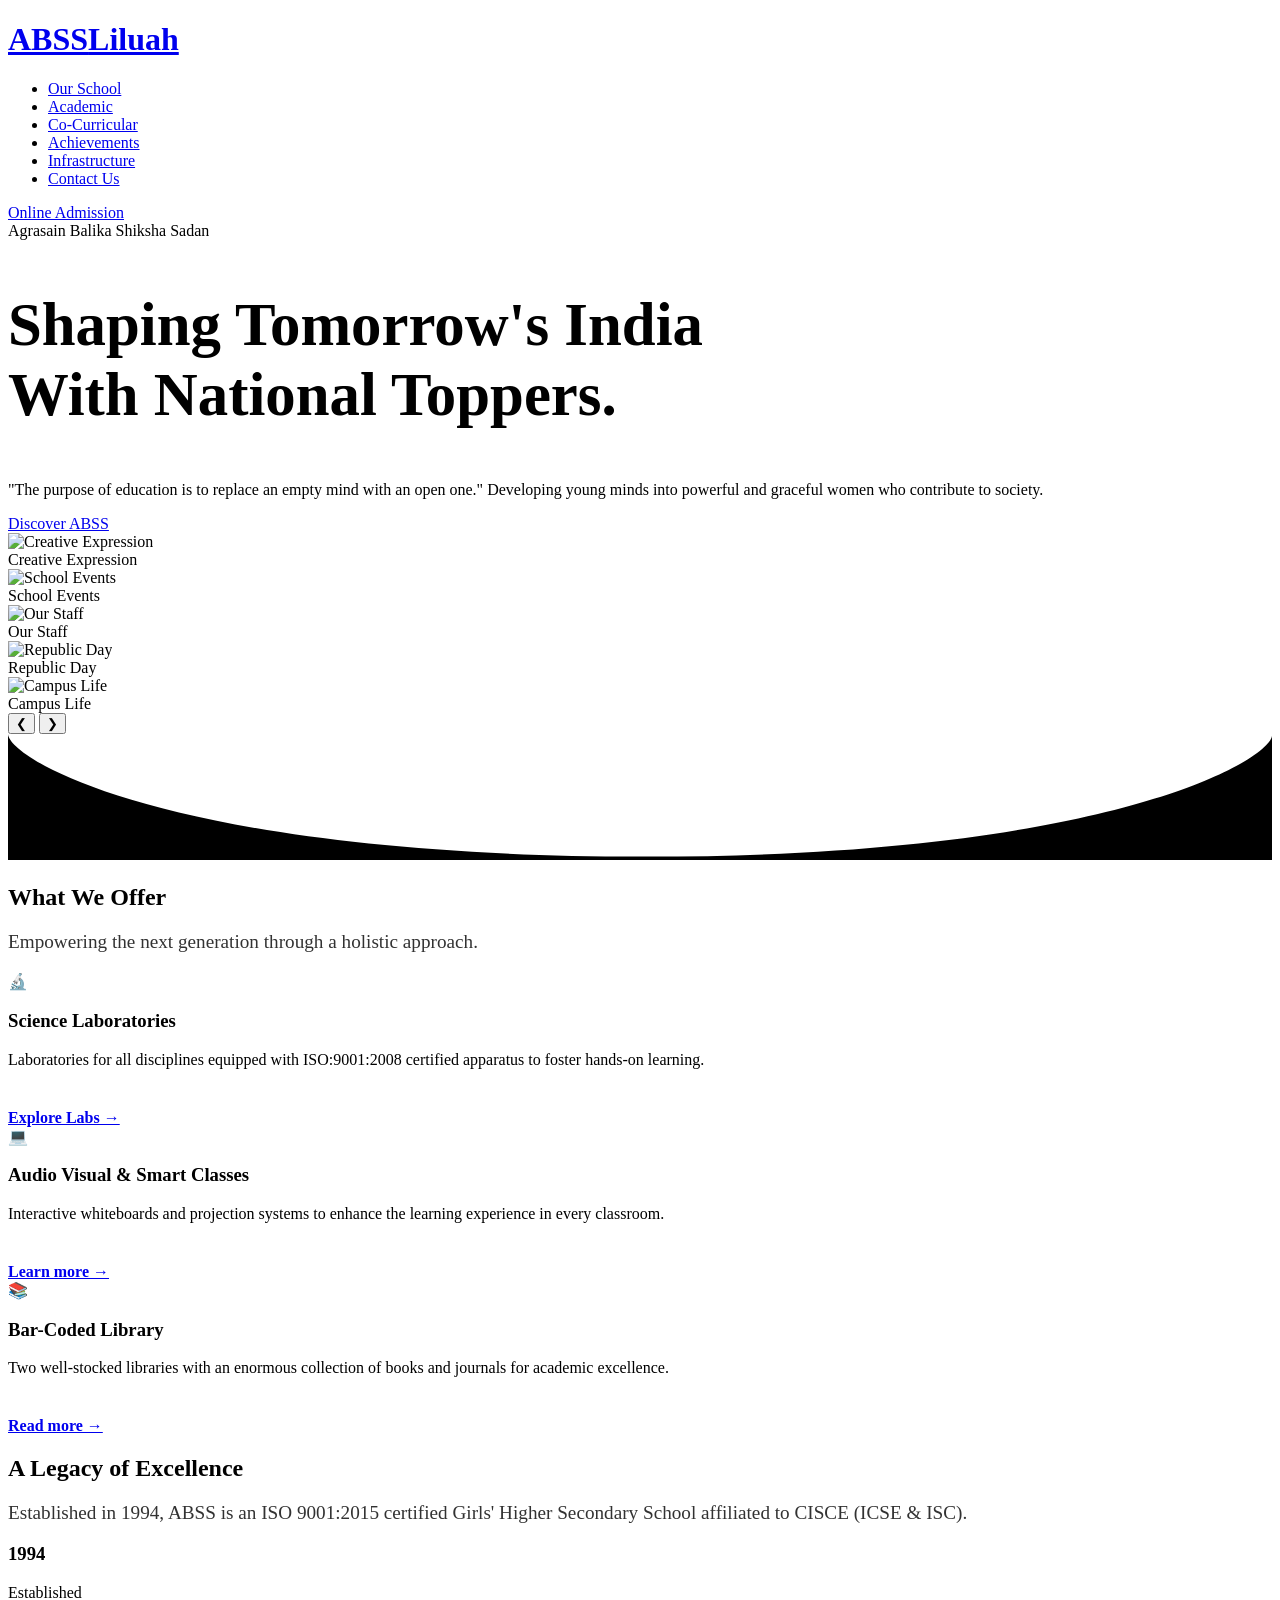
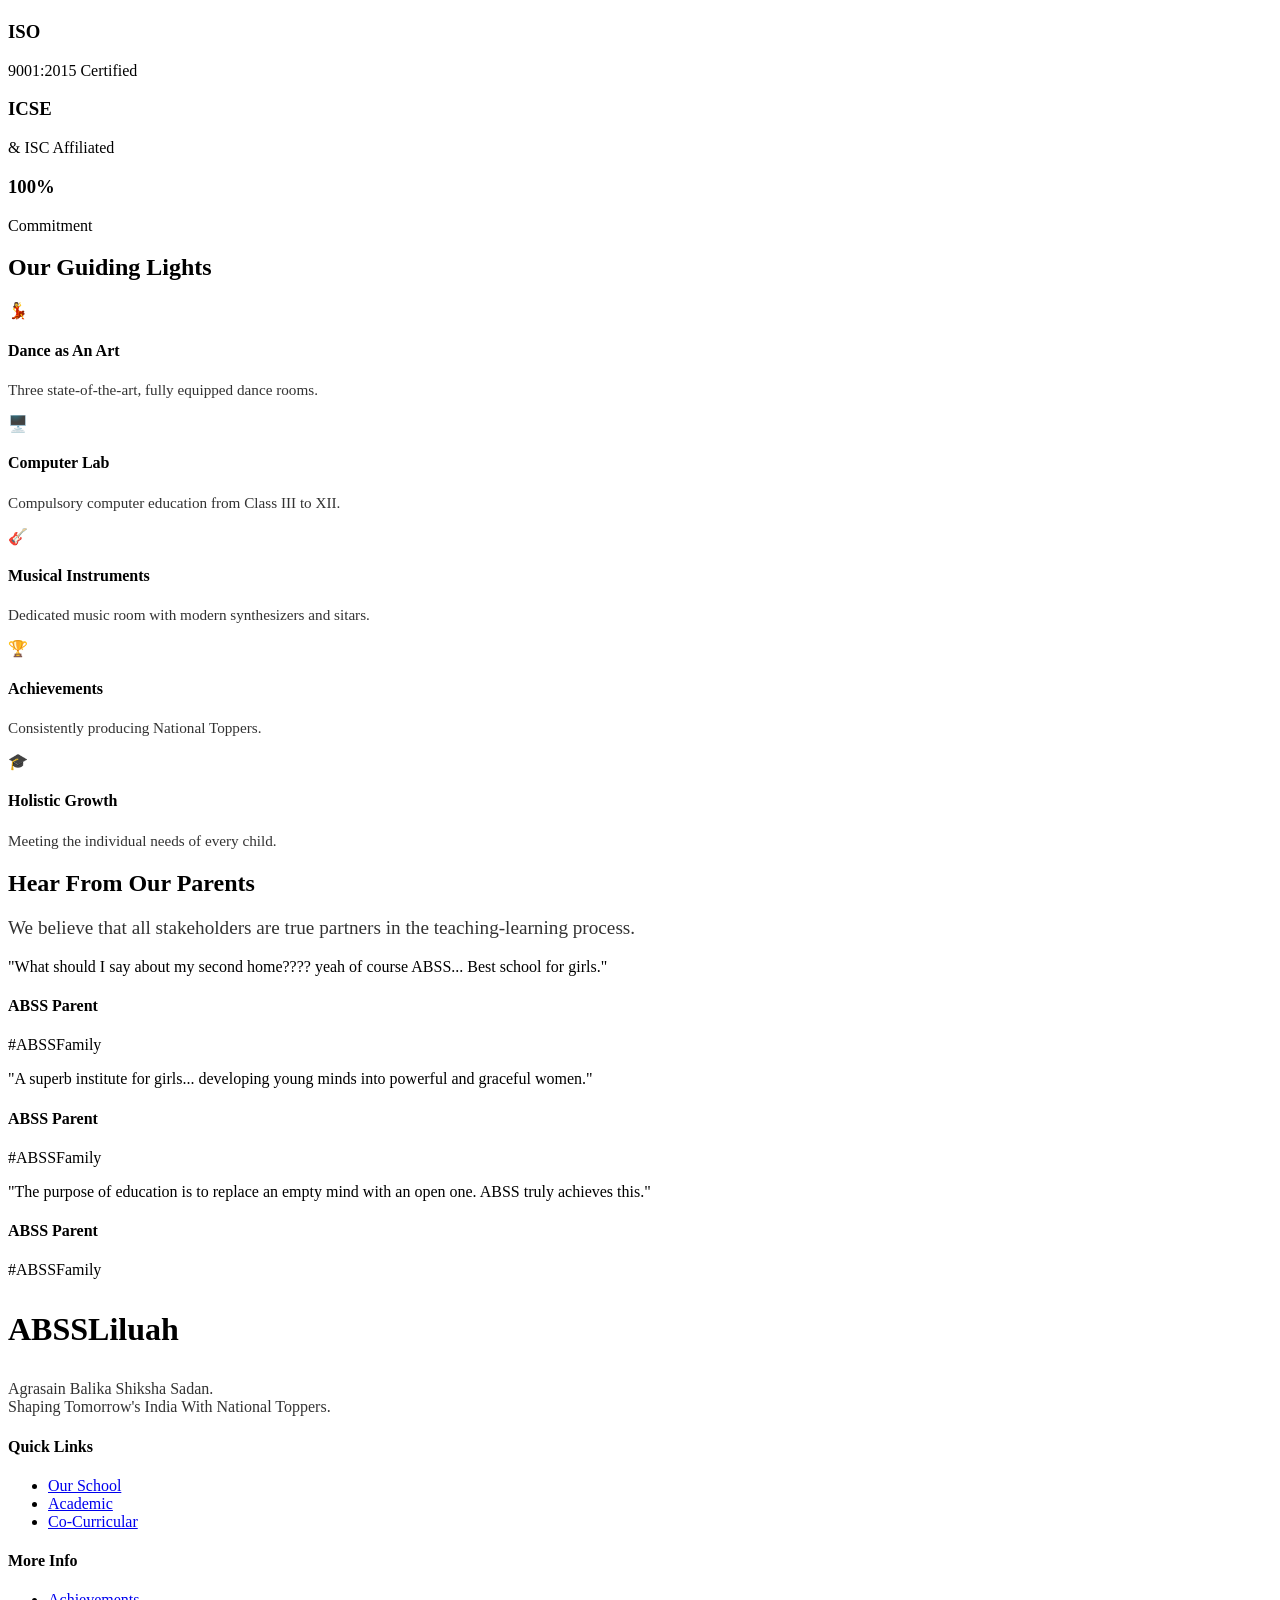
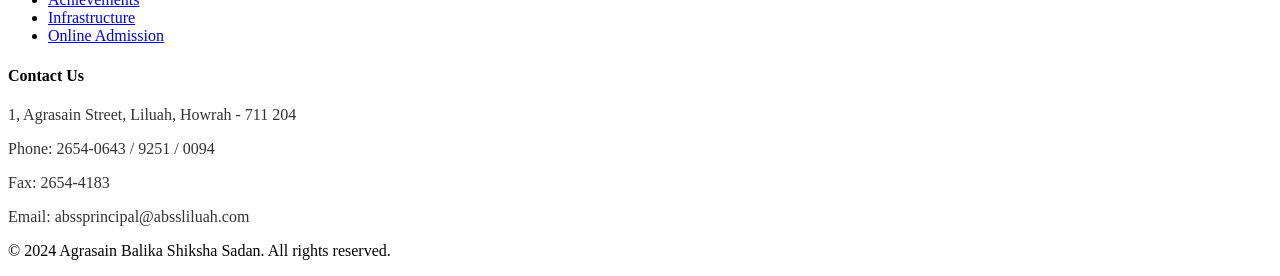
==== index.html @ bc4e739d "Add files via upload" ====
<!DOCTYPE html>
<html lang="en">
<head>
    <meta charset="UTF-8">
    <meta name="viewport" content="width=device-width, initial-scale=1.0">
    <title>Agrasain Balika Shiksha Sadan - ABSS</title>
    <meta name="description" content="Agrasain Balika Shiksha Sadan (ABSS) is a modern, multipurpose Girls' Higher Secondary School affiliated to CISCE, dedicated to holistic development and academic excellence.">
    <link rel="stylesheet" href="css/style.css">
    <script src="js/script.js" defer></script>
</head>
<body>

    <!-- Header -->
    <header id="header">
        <div class="logo">
            <a href="index.html">
                <h1>ABSS<span>Liluah</span></h1>
            </a>
        </div>
        <nav>
            <ul>
                <li><a href="about.html">Our School</a></li>
                <li><a href="academics.html">Academic</a></li>
                <li><a href="co-curricular.html">Co-Curricular</a></li>
                <li><a href="achievements.html">Achievements</a></li>
                <li><a href="infrastructure.html">Infrastructure</a></li>
                <li><a href="contact.html">Contact Us</a></li>
            </ul>
        </nav>
        <div class="header-action">
            <a href="admission.html" class="btn btn-primary">Online Admission</a>
        </div>
    </header>

    <!-- Hero Section -->
    <section class="hero">
        <div class="hero-bg-shape"></div>
        <div class="hero-container">
            <div class="hero-content">
                <span class="badge">Agrasain Balika Shiksha Sadan</span>
                <h2 style="font-size: 3.8rem;">Shaping Tomorrow's India <br><span>With National Toppers.</span></h2>
                <p>"The purpose of education is to replace an empty mind with an open one." Developing young minds into powerful and graceful women who contribute to society.</p>
                <a href="about.html" class="btn btn-primary">Discover ABSS</a>
            </div>
            
            <!-- Hero Slider -->
            <div class="hero-slider">
                <div class="slider-wrapper">
                    <div class="slide active">
                        <img src="images/media__1781443532027.jpg" alt="Creative Expression">
                        <div class="slide-caption">Creative Expression</div>
                    </div>
                    <div class="slide">
                        <img src="images/media__1781443554826.jpg" alt="School Events">
                        <div class="slide-caption">School Events</div>
                    </div>
                    <div class="slide">
                        <img src="images/media__1781443554831.jpg" alt="Our Staff">
                        <div class="slide-caption">Our Staff</div>
                    </div>
                    <div class="slide">
                        <img src="images/media__1781443554862.jpg" alt="Republic Day">
                        <div class="slide-caption">Republic Day</div>
                    </div>
                    <div class="slide">
                        <img src="images/media__1781443554926.jpg" alt="Campus Life">
                        <div class="slide-caption">Campus Life</div>
                    </div>
                </div>
                <div class="slider-nav">
                    <button class="slider-btn prev" aria-label="Previous Slide">&#10094;</button>
                    <button class="slider-btn next" aria-label="Next Slide">&#10095;</button>
                </div>
                <div class="slider-dots">
                    <span class="dot active" data-slide="0"></span>
                    <span class="dot" data-slide="1"></span>
                    <span class="dot" data-slide="2"></span>
                    <span class="dot" data-slide="3"></span>
                    <span class="dot" data-slide="4"></span>
                </div>
            </div>
        </div>
        <!-- Shape Divider Bottom -->
        <div class="shape-divider">
            <svg xmlns="http://www.w3.org/2000/svg" viewBox="0 0 1000 100" preserveAspectRatio="none">
                <path class="shape-fill" d="M500,97C126.7,96.3,0.8,19.8,0,0v100l1000,0V1C1000,19.4,873.3,97.8,500,97z"/>
            </svg>
        </div>
    </section>

    <!-- Features Section -->
    <section class="section">
        <div class="section-header">
            <h2 class="section-title">What We <span>Offer</span></h2>
            <p style="font-size: 1.2rem; opacity: 0.8;">Empowering the next generation through a holistic approach.</p>
        </div>
        <div class="grid-3">
            <div class="card">
                <div class="card-content">
                    <div class="card-icon">🔬</div>
                    <h3>Science Laboratories</h3>
                    <p>Laboratories for all disciplines equipped with ISO:9001:2008 certified apparatus to foster hands-on learning.</p>
                    <a href="infrastructure.html" style="margin-top: 1.5rem; display: inline-block; font-weight: 600;">Explore Labs &rarr;</a>
                </div>
            </div>
            <div class="card">
                <div class="card-content">
                    <div class="card-icon">💻</div>
                    <h3>Audio Visual & Smart Classes</h3>
                    <p>Interactive whiteboards and projection systems to enhance the learning experience in every classroom.</p>
                    <a href="academics.html" style="margin-top: 1.5rem; display: inline-block; font-weight: 600;">Learn more &rarr;</a>
                </div>
            </div>
            <div class="card">
                <div class="card-content">
                    <div class="card-icon">📚</div>
                    <h3>Bar-Coded Library</h3>
                    <p>Two well-stocked libraries with an enormous collection of books and journals for academic excellence.</p>
                    <a href="infrastructure.html" style="margin-top: 1.5rem; display: inline-block; font-weight: 600;">Read more &rarr;</a>
                </div>
            </div>
        </div>
    </section>

    <!-- About / Stats Section -->
    <section class="section alternate">
        <div class="section-header">
            <h2 class="section-title">A Legacy of <span>Excellence</span></h2>
            <p style="font-size: 1.2rem; opacity: 0.8;">Established in 1994, ABSS is an ISO 9001:2015 certified Girls' Higher Secondary School affiliated to CISCE (ICSE & ISC).</p>
        </div>

        <div class="stats">
            <div class="stat-item">
                <h3>1994</h3>
                <p>Established</p>
            </div>
            <div class="stat-item">
                <h3>ISO</h3>
                <p>9001:2015 Certified</p>
            </div>
            <div class="stat-item">
                <h3>ICSE</h3>
                <p>& ISC Affiliated</p>
            </div>
            <div class="stat-item">
                <h3>100%</h3>
                <p>Commitment</p>
            </div>
        </div>
    </section>

    <!-- Pillars Section -->
    <section class="section">
        <div class="section-header">
            <h2 class="section-title">Our Guiding <span>Lights</span></h2>
        </div>
        <div class="pillars">
            <div class="pillar-item">
                <div class="pillar-icon">💃</div>
                <h4>Dance as An Art</h4>
                <p style="font-size: 0.95rem; opacity: 0.8;">Three state-of-the-art, fully equipped dance rooms.</p>
            </div>
            <div class="pillar-item">
                <div class="pillar-icon">🖥️</div>
                <h4>Computer Lab</h4>
                <p style="font-size: 0.95rem; opacity: 0.8;">Compulsory computer education from Class III to XII.</p>
            </div>
            <div class="pillar-item">
                <div class="pillar-icon">🎸</div>
                <h4>Musical Instruments</h4>
                <p style="font-size: 0.95rem; opacity: 0.8;">Dedicated music room with modern synthesizers and sitars.</p>
            </div>
            <div class="pillar-item">
                <div class="pillar-icon">🏆</div>
                <h4>Achievements</h4>
                <p style="font-size: 0.95rem; opacity: 0.8;">Consistently producing National Toppers.</p>
            </div>
            <div class="pillar-item">
                <div class="pillar-icon">🎓</div>
                <h4>Holistic Growth</h4>
                <p style="font-size: 0.95rem; opacity: 0.8;">Meeting the individual needs of every child.</p>
            </div>
        </div>
    </section>

    <!-- Testimonials Section -->
    <section class="section alternate">
        <div class="section-header">
            <h2 class="section-title">Hear From Our <span>Parents</span></h2>
            <p style="font-size: 1.2rem; opacity: 0.8;">We believe that all stakeholders are true partners in the teaching-learning process.</p>
        </div>
        <div class="testimonials">
            <div class="testimonial-card">
                <p class="testimonial-text">"What should I say about my second home???? yeah of course ABSS... Best school for girls."</p>
                <div class="testimonial-author">
                    <h4>ABSS Parent</h4>
                    <span>#ABSSFamily</span>
                </div>
            </div>
            <div class="testimonial-card">
                <p class="testimonial-text">"A superb institute for girls... developing young minds into powerful and graceful women."</p>
                <div class="testimonial-author">
                    <h4>ABSS Parent</h4>
                    <span>#ABSSFamily</span>
                </div>
            </div>
            <div class="testimonial-card">
                <p class="testimonial-text">"The purpose of education is to replace an empty mind with an open one. ABSS truly achieves this."</p>
                <div class="testimonial-author">
                    <h4>ABSS Parent</h4>
                    <span>#ABSSFamily</span>
                </div>
            </div>
        </div>
    </section>

    <!-- Footer -->
    <footer>
        <div class="footer-grid">
            <div class="footer-col">
                <h3 style="font-size: 2rem;">ABSS<span style="color: var(--color-orange-accent);">Liluah</span></h3>
                <p style="opacity: 0.8; margin-top: 1rem;">Agrasain Balika Shiksha Sadan.<br>Shaping Tomorrow's India With National Toppers.</p>
            </div>
            <div class="footer-col">
                <h4>Quick Links</h4>
                <ul>
                    <li><a href="about.html">Our School</a></li>
                    <li><a href="academics.html">Academic</a></li>
                    <li><a href="co-curricular.html">Co-Curricular</a></li>
                </ul>
            </div>
            <div class="footer-col">
                <h4>More Info</h4>
                <ul>
                    <li><a href="achievements.html">Achievements</a></li>
                    <li><a href="infrastructure.html">Infrastructure</a></li>
                    <li><a href="admission.html">Online Admission</a></li>
                </ul>
            </div>
            <div class="footer-col">
                <h4>Contact Us</h4>
                <p style="opacity: 0.8; margin-bottom: 0.5rem;">1, Agrasain Street, Liluah, Howrah - 711 204</p>
                <p style="opacity: 0.8; margin-bottom: 0.5rem;">Phone: 2654-0643 / 9251 / 0094</p>
                <p style="opacity: 0.8; margin-bottom: 0.5rem;">Fax: 2654-4183</p>
                <p style="opacity: 0.8;">Email: abssprincipal@abssliluah.com</p>
            </div>
        </div>
        <div class="footer-bottom">
            <p>&copy; 2024 Agrasain Balika Shiksha Sadan. All rights reserved.</p>
        </div>
    </footer>

</body>
</html>
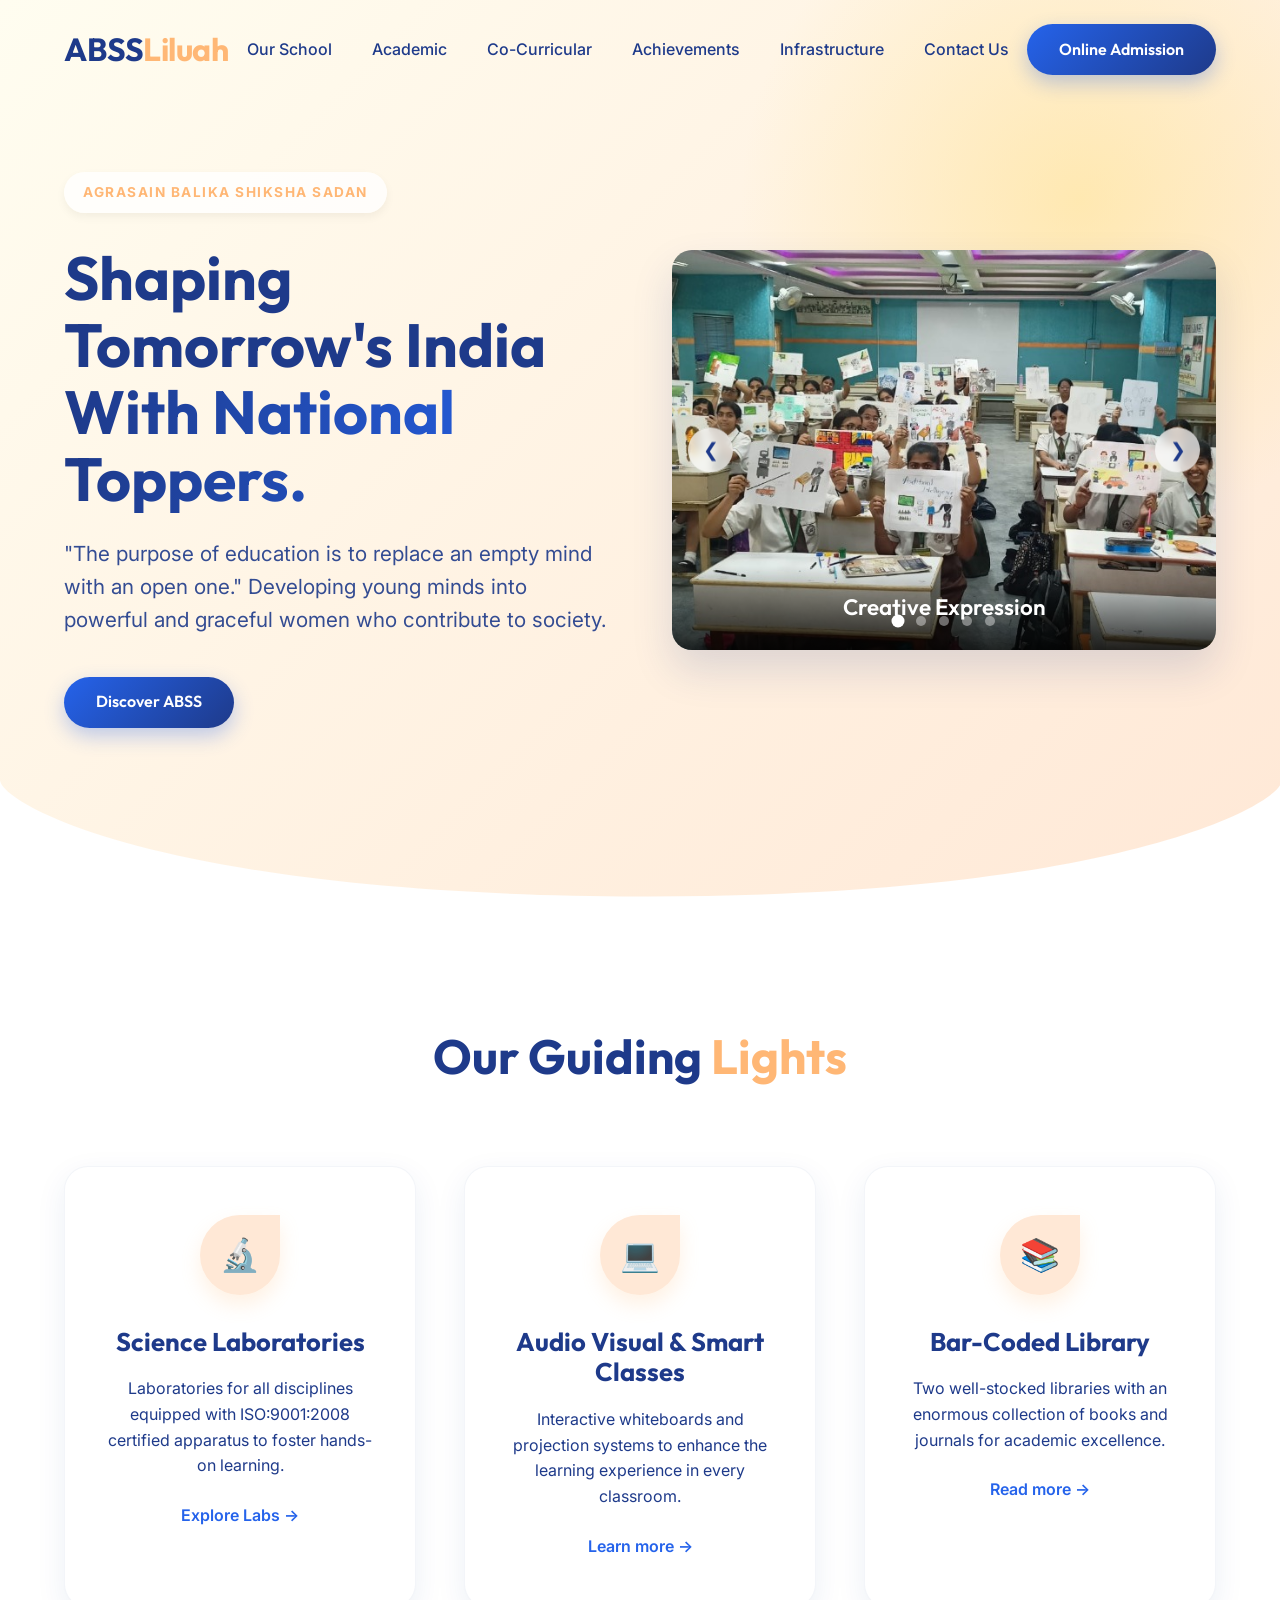
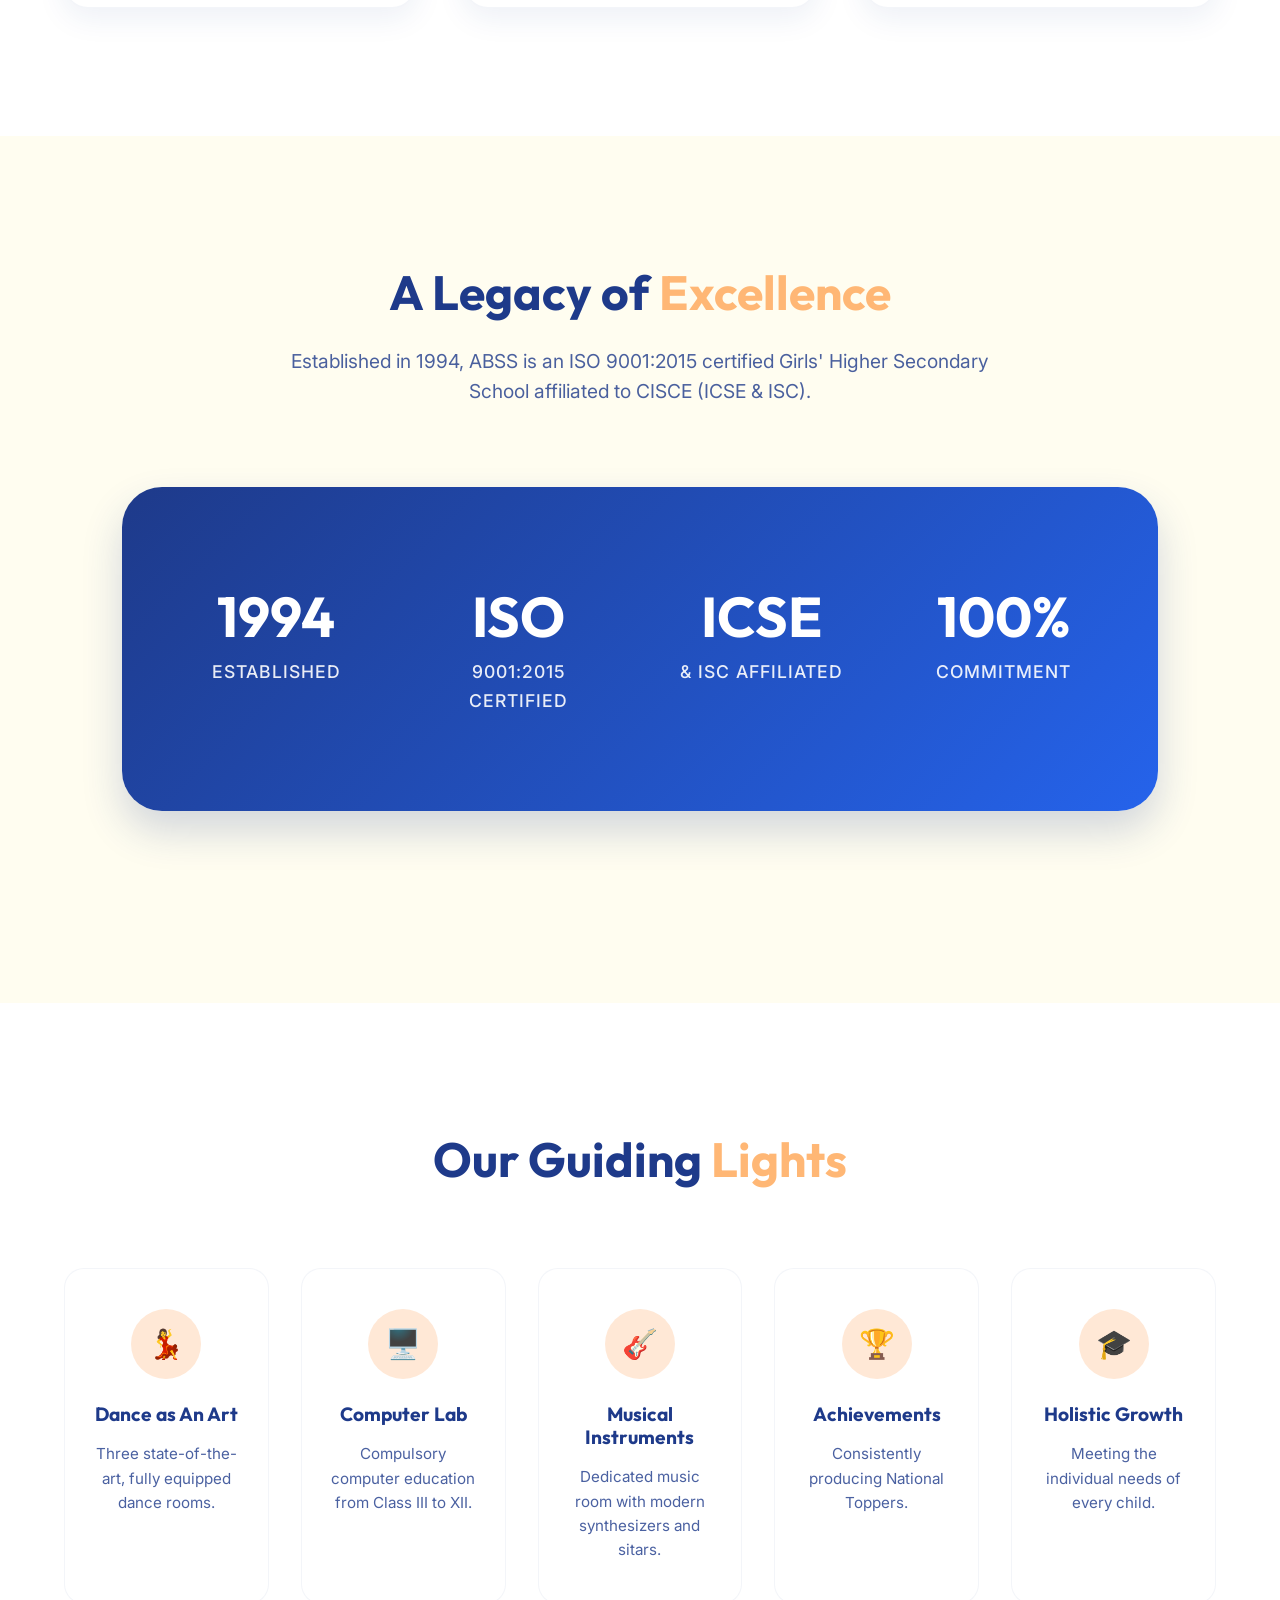
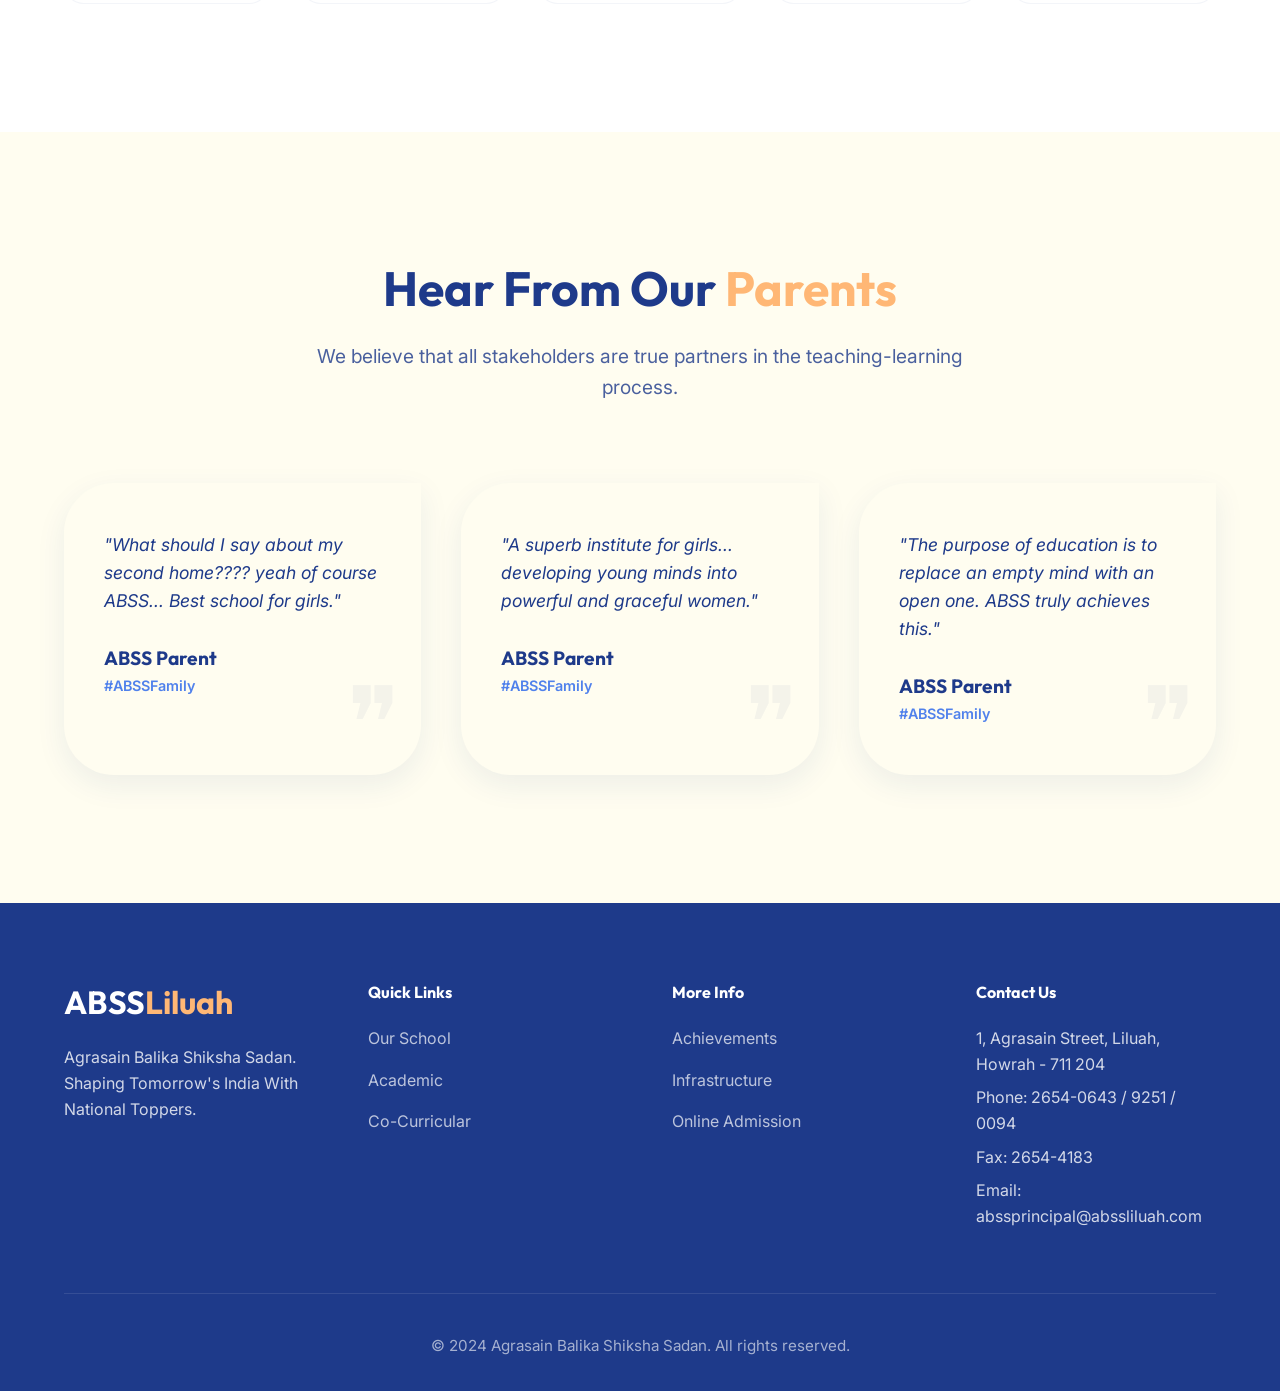
==== commit 18206419: "Update section header and title in index.html" ====
--- a/index.html
+++ b/index.html
@@ -90,9 +90,8 @@
 
     <!-- Features Section -->
     <section class="section">
-        <div class="section-header">
-            <h2 class="section-title">What We <span>Offer</span></h2>
-            <p style="font-size: 1.2rem; opacity: 0.8;">Empowering the next generation through a holistic approach.</p>
+         <div class="section-header">
+            <h2 class="section-title">Our Guiding <span>Lights</span></h2>
         </div>
         <div class="grid-3">
             <div class="card">
--- a/css/style.css
+++ b/css/style.css
@@ -0,0 +1,696 @@
+@import url('https://fonts.googleapis.com/css2?family=Inter:wght@300;400;500;600&family=Outfit:wght@300;400;600;700&display=swap');
+
+:root {
+  --color-light-orange: #FFE8D6;
+  --color-light-yellow: #FFFDF0;
+  --color-orange-accent: #FFB775;
+  --color-yellow-accent: #FFE082;
+  --color-blue-dark: #1E3A8A;
+  --color-blue-medium: #2563EB;
+  --color-blue-light: #DBEAFE;
+  --color-white: #FFFFFF;
+  
+  --font-heading: 'Outfit', sans-serif;
+  --font-body: 'Inter', sans-serif;
+  
+  --transition-fast: 0.3s ease;
+  --transition-medium: 0.5s ease;
+  
+  --shadow-soft: 0 10px 30px rgba(30, 58, 138, 0.08);
+  --shadow-hover: 0 20px 40px rgba(30, 58, 138, 0.15);
+}
+
+* {
+  margin: 0;
+  padding: 0;
+  box-sizing: border-box;
+}
+
+body {
+  font-family: var(--font-body);
+  background: var(--color-light-yellow);
+  color: var(--color-blue-dark);
+  line-height: 1.6;
+  min-height: 100vh;
+  display: flex;
+  flex-direction: column;
+}
+
+h1, h2, h3, h4, h5, h6 {
+  font-family: var(--font-heading);
+  color: var(--color-blue-dark);
+  line-height: 1.2;
+}
+
+a {
+  text-decoration: none;
+  color: var(--color-blue-medium);
+  transition: color var(--transition-fast);
+}
+
+a:hover {
+  color: var(--color-blue-dark);
+}
+
+.glass {
+  background: rgba(255, 255, 255, 0.6);
+  backdrop-filter: blur(16px);
+  -webkit-backdrop-filter: blur(16px);
+  border: 1px solid rgba(255, 255, 255, 0.4);
+}
+
+/* Header */
+header {
+  position: fixed;
+  top: 0;
+  width: 100%;
+  z-index: 1000;
+  padding: 1.5rem 5%;
+  display: flex;
+  justify-content: space-between;
+  align-items: center;
+  transition: padding var(--transition-medium), background var(--transition-medium);
+}
+
+header.scrolled {
+  padding: 0.8rem 5%;
+  background: rgba(255, 253, 240, 0.95);
+  backdrop-filter: blur(20px);
+  box-shadow: var(--shadow-soft);
+  border-bottom: 1px solid rgba(255, 255, 255, 0.5);
+}
+
+.logo h1 {
+  font-size: 2rem;
+  font-weight: 700;
+  letter-spacing: -0.5px;
+}
+
+.logo span {
+  color: var(--color-orange-accent);
+}
+
+nav ul {
+  display: flex;
+  list-style: none;
+  gap: 2.5rem;
+}
+
+nav a {
+  font-weight: 500;
+  font-size: 1rem;
+  position: relative;
+  color: var(--color-blue-dark);
+  padding: 0.5rem 0;
+}
+
+nav a::after {
+  content: '';
+  position: absolute;
+  width: 0;
+  height: 3px;
+  bottom: 0;
+  left: 0;
+  background-color: var(--color-orange-accent);
+  transition: width var(--transition-fast);
+  border-radius: 2px;
+}
+
+nav a:hover::after {
+  width: 100%;
+}
+
+.btn {
+  display: inline-block;
+  padding: 0.8rem 2rem;
+  border-radius: 50px;
+  font-weight: 600;
+  font-family: var(--font-heading);
+  transition: all var(--transition-fast);
+  cursor: pointer;
+  border: none;
+}
+
+.btn-primary {
+  background: linear-gradient(135deg, var(--color-blue-medium), var(--color-blue-dark));
+  color: var(--color-white);
+  box-shadow: 0 8px 20px rgba(37, 99, 235, 0.3);
+}
+
+.btn-primary:hover {
+  color: var(--color-white);
+  transform: translateY(-3px);
+  box-shadow: 0 12px 25px rgba(37, 99, 235, 0.4);
+}
+
+/* Hero Section */
+.hero {
+  min-height: 100vh;
+  display: flex;
+  align-items: center;
+  padding: 0 5%;
+  position: relative;
+  overflow: hidden;
+  background: linear-gradient(135deg, var(--color-light-yellow) 0%, var(--color-light-orange) 100%);
+}
+
+.hero-bg-shape {
+  position: absolute;
+  width: 800px;
+  height: 800px;
+  border-radius: 50%;
+  background: radial-gradient(circle, var(--color-yellow-accent) 0%, rgba(255,253,240,0) 60%);
+  top: -200px;
+  right: -200px;
+  z-index: 0;
+  opacity: 0.5;
+  animation: float 8s ease-in-out infinite;
+}
+
+.hero-container {
+  display: flex;
+  align-items: center;
+  justify-content: space-between;
+  width: 100%;
+  gap: 4rem;
+  z-index: 1;
+  position: relative;
+}
+
+.hero-content {
+  flex: 1;
+  max-width: 600px;
+}
+
+/* Hero Slider */
+.hero-slider {
+  flex: 1;
+  position: relative;
+  width: 100%;
+  max-width: 600px;
+  border-radius: 20px;
+  overflow: hidden;
+  box-shadow: 0 20px 40px rgba(30, 58, 138, 0.15);
+}
+
+.slider-wrapper {
+  display: flex;
+  transition: transform var(--transition-medium);
+  height: 400px;
+}
+
+.slide {
+  min-width: 100%;
+  position: relative;
+}
+
+.slide img {
+  width: 100%;
+  height: 100%;
+  object-fit: cover;
+}
+
+.slide-caption {
+  position: absolute;
+  bottom: 0;
+  left: 0;
+  width: 100%;
+  padding: 1.5rem 1rem;
+  background: linear-gradient(transparent, rgba(0, 0, 0, 0.8));
+  color: var(--color-white);
+  font-family: var(--font-heading);
+  font-weight: 600;
+  text-align: center;
+  font-size: 1.4rem;
+}
+
+.slider-nav {
+  position: absolute;
+  top: 50%;
+  transform: translateY(-50%);
+  width: 100%;
+  display: flex;
+  justify-content: space-between;
+  padding: 0 1rem;
+  pointer-events: none;
+}
+
+.slider-btn {
+  background: rgba(255, 255, 255, 0.7);
+  color: var(--color-blue-dark);
+  border: none;
+  width: 45px;
+  height: 45px;
+  border-radius: 50%;
+  cursor: pointer;
+  pointer-events: auto;
+  font-size: 1.2rem;
+  display: flex;
+  align-items: center;
+  justify-content: center;
+  transition: all var(--transition-fast);
+  backdrop-filter: blur(5px);
+}
+
+.slider-btn:hover {
+  background: var(--color-white);
+  transform: scale(1.1);
+}
+
+.slider-dots {
+  position: absolute;
+  bottom: 1.5rem;
+  width: 100%;
+  display: flex;
+  justify-content: center;
+  gap: 0.8rem;
+  z-index: 2;
+}
+
+.dot {
+  width: 10px;
+  height: 10px;
+  border-radius: 50%;
+  background: rgba(255, 255, 255, 0.4);
+  cursor: pointer;
+  transition: all var(--transition-fast);
+}
+
+.dot.active {
+  background: var(--color-white);
+  transform: scale(1.3);
+}
+
+.badge {
+  display: inline-block;
+  padding: 0.6rem 1.2rem;
+  background: rgba(255, 255, 255, 0.8);
+  color: var(--color-orange-accent);
+  border-radius: 50px;
+  font-size: 0.85rem;
+  font-weight: 700;
+  margin-bottom: 2rem;
+  letter-spacing: 1.5px;
+  text-transform: uppercase;
+  box-shadow: 0 4px 10px rgba(0,0,0,0.05);
+}
+
+.hero h2 {
+  font-size: 4.5rem;
+  margin-bottom: 1.5rem;
+  line-height: 1.1;
+  font-weight: 700;
+}
+
+.hero h2 span {
+  display: block;
+  background: linear-gradient(to right, var(--color-blue-dark), var(--color-blue-medium));
+  -webkit-background-clip: text;
+  -webkit-text-fill-color: transparent;
+}
+
+.hero p {
+  font-size: 1.3rem;
+  margin-bottom: 2.5rem;
+  opacity: 0.9;
+  max-width: 600px;
+}
+
+/* Curve Shape Divider */
+.shape-divider {
+  position: absolute;
+  bottom: 0;
+  left: 0;
+  width: 100%;
+  overflow: hidden;
+  line-height: 0;
+  z-index: 1;
+}
+
+.shape-divider svg {
+  position: relative;
+  display: block;
+  width: calc(100% + 1.3px);
+  height: 120px;
+}
+
+.shape-divider .shape-fill {
+  fill: var(--color-white);
+}
+
+/* Sections */
+.section {
+  padding: 8rem 5%;
+  background: var(--color-white);
+  position: relative;
+}
+
+.section.alternate {
+  background: var(--color-light-yellow);
+}
+
+.section-header {
+  text-align: center;
+  margin-bottom: 5rem;
+  max-width: 700px;
+  margin-left: auto;
+  margin-right: auto;
+}
+
+.section-title {
+  font-size: 3rem;
+  margin-bottom: 1.5rem;
+}
+
+.section-title span {
+  color: var(--color-orange-accent);
+}
+
+/* Features grid */
+.grid-3 {
+  display: grid;
+  grid-template-columns: repeat(auto-fit, minmax(320px, 1fr));
+  gap: 3rem;
+}
+
+/* Icon Boxes matching inspiration */
+.card {
+  padding: 3rem 2.5rem;
+  border-radius: 24px;
+  background: var(--color-white);
+  box-shadow: var(--shadow-soft);
+  transition: all var(--transition-medium);
+  position: relative;
+  overflow: hidden;
+  text-align: center;
+  border: 1px solid rgba(30, 58, 138, 0.05);
+}
+
+.card::before {
+  content: '';
+  position: absolute;
+  top: 0;
+  left: 0;
+  width: 100%;
+  height: 100%;
+  background: linear-gradient(135deg, var(--color-light-orange), var(--color-light-yellow));
+  opacity: 0;
+  transition: opacity var(--transition-medium);
+  z-index: 0;
+}
+
+.card:hover {
+  transform: translateY(-15px);
+  box-shadow: var(--shadow-hover);
+}
+
+.card:hover::before {
+  opacity: 1;
+}
+
+.card-content {
+  position: relative;
+  z-index: 1;
+}
+
+.card-icon {
+  width: 80px;
+  height: 80px;
+  background: var(--color-light-orange);
+  border-radius: 50px 0 50px 50px;
+  display: flex;
+  align-items: center;
+  justify-content: center;
+  margin: 0 auto 2rem;
+  color: var(--color-blue-dark);
+  font-size: 2rem;
+  transition: transform var(--transition-medium);
+  box-shadow: 0 10px 20px rgba(255, 183, 117, 0.2);
+}
+
+.card:hover .card-icon {
+  transform: scale(1.1) rotate(-5deg);
+  background: var(--color-white);
+}
+
+.card h3 {
+  font-size: 1.6rem;
+  margin-bottom: 1.2rem;
+}
+
+/* Stats */
+.stats {
+  background: linear-gradient(135deg, var(--color-blue-dark), var(--color-blue-medium));
+  color: var(--color-white);
+  padding: 6rem 5%;
+  border-radius: 40px;
+  margin: 4rem 5%;
+  display: grid;
+  grid-template-columns: repeat(auto-fit, minmax(160px, 1fr));
+  gap: 3rem;
+  text-align: center;
+  box-shadow: 0 20px 40px rgba(30, 58, 138, 0.2);
+}
+
+.stats h3 {
+  color: var(--color-white);
+}
+
+.stat-item h3 {
+  font-size: 3.5rem;
+  margin-bottom: 0.5rem;
+  font-weight: 700;
+}
+
+.stat-item p {
+  font-size: 1.1rem;
+  opacity: 0.9;
+  font-weight: 500;
+  text-transform: uppercase;
+  letter-spacing: 1px;
+}
+
+/* Pillars (5 items in a row) */
+.pillars {
+  display: grid;
+  grid-template-columns: repeat(5, 1fr);
+  gap: 2rem;
+}
+
+.pillar-item {
+  text-align: center;
+  padding: 2.5rem 1.5rem;
+  border-radius: 20px;
+  background: var(--color-white);
+  transition: transform var(--transition-medium), box-shadow var(--transition-medium);
+  border: 1px solid rgba(30, 58, 138, 0.05);
+}
+
+.pillar-item:hover {
+  transform: translateY(-10px);
+  box-shadow: var(--shadow-hover);
+  background: var(--color-light-yellow);
+}
+
+.pillar-icon {
+  width: 70px;
+  height: 70px;
+  margin: 0 auto 1.5rem;
+  background: var(--color-light-orange);
+  border-radius: 50%;
+  display: flex;
+  align-items: center;
+  justify-content: center;
+  font-size: 1.8rem;
+}
+
+.pillar-item h4 {
+  font-size: 1.2rem;
+  margin-bottom: 1rem;
+}
+
+/* Testimonials matching the CSS from user provided HTML */
+.testimonials {
+  display: grid;
+  grid-template-columns: repeat(auto-fit, minmax(300px, 1fr));
+  gap: 2.5rem;
+}
+
+.testimonial-card {
+  padding: 3rem 2.5rem;
+  border-radius: 50px 0 50px 50px;
+  background: var(--color-light-yellow);
+  box-shadow: var(--shadow-soft);
+  transition: all var(--transition-medium);
+  position: relative;
+  overflow: hidden;
+}
+
+.testimonial-card:hover {
+  transform: translateY(-10px);
+  background: var(--color-orange-accent);
+  color: var(--color-white);
+}
+
+.testimonial-card:hover h4,
+.testimonial-card:hover p,
+.testimonial-card:hover span {
+  color: var(--color-white) !important;
+}
+
+.testimonial-card::after {
+  content: '\275E';
+  font-size: 100px;
+  line-height: 1;
+  color: rgba(30, 58, 138, 0.05);
+  position: absolute;
+  bottom: 0px;
+  right: 20px;
+  pointer-events: none;
+  font-family: Georgia, serif;
+  transition: color var(--transition-medium);
+}
+
+.testimonial-card:hover::after {
+  color: rgba(255, 255, 255, 0.2);
+}
+
+.testimonial-text {
+  font-size: 1.1rem;
+  font-style: italic;
+  margin-bottom: 2rem;
+  position: relative;
+  z-index: 1;
+}
+
+.testimonial-author {
+  position: relative;
+  z-index: 1;
+}
+
+.testimonial-author h4 {
+  font-size: 1.2rem;
+  margin-bottom: 0.2rem;
+}
+
+.testimonial-author span {
+  font-size: 0.9rem;
+  opacity: 0.8;
+  font-weight: 600;
+  color: var(--color-blue-medium);
+}
+
+/* Footer */
+footer {
+  background: var(--color-blue-dark);
+  color: var(--color-white);
+  padding: 5rem 5% 2rem;
+  margin-top: auto;
+}
+
+.footer-grid {
+  display: grid;
+  grid-template-columns: repeat(auto-fit, minmax(200px, 1fr));
+  gap: 4rem;
+  margin-bottom: 4rem;
+}
+
+.footer-col h3, .footer-col h4 {
+  color: var(--color-white);
+  margin-bottom: 1.5rem;
+}
+
+.footer-col ul {
+  list-style: none;
+}
+
+.footer-col li {
+  margin-bottom: 1rem;
+}
+
+.footer-col a {
+  color: rgba(255,255,255,0.7);
+}
+
+.footer-col a:hover {
+  color: var(--color-orange-accent);
+}
+
+.footer-bottom {
+  text-align: center;
+  padding-top: 2.5rem;
+  border-top: 1px solid rgba(255,255,255,0.1);
+  font-size: 0.95rem;
+  color: rgba(255,255,255,0.6);
+}
+
+/* Animations */
+@keyframes float {
+  0% { transform: translateY(0px) rotate(0deg) scale(1); }
+  50% { transform: translateY(-30px) rotate(5deg) scale(1.05); }
+  100% { transform: translateY(0px) rotate(0deg) scale(1); }
+}
+
+@media (max-width: 1024px) {
+  .pillars {
+    grid-template-columns: repeat(auto-fit, minmax(200px, 1fr));
+  }
+}
+
+@media (max-width: 768px) {
+  nav ul {
+    display: none;
+  }
+  
+  .hero h2 {
+    font-size: 3rem;
+  }
+
+  .hero-container {
+    flex-direction: column;
+    text-align: center;
+    gap: 3rem;
+    margin-top: 6rem;
+  }
+
+  .hero-slider {
+    width: 100%;
+    height: 300px;
+  }
+
+  .slider-wrapper {
+    height: 300px;
+  }
+  
+  .stats {
+    grid-template-columns: 1fr 1fr;
+    border-radius: 20px;
+    padding: 3rem 2%;
+  }
+}
+
+/* Internal Page Styles */
+.page-hero {
+  padding-top: 10rem;
+  padding-bottom: 5rem;
+  text-align: center;
+  background: linear-gradient(135deg, rgba(255,253,240,0.9) 0%, rgba(255,232,214,0.9) 100%);
+  position: relative;
+}
+
+.page-hero h1 {
+  font-size: 3.5rem;
+  margin-bottom: 1rem;
+}
+
+.content-section {
+  padding: 5rem 5%;
+  max-width: 900px;
+  margin: 0 auto;
+}
+
+.content-section p {
+  margin-bottom: 1.8rem;
+  font-size: 1.15rem;
+  line-height: 1.8;
+}
